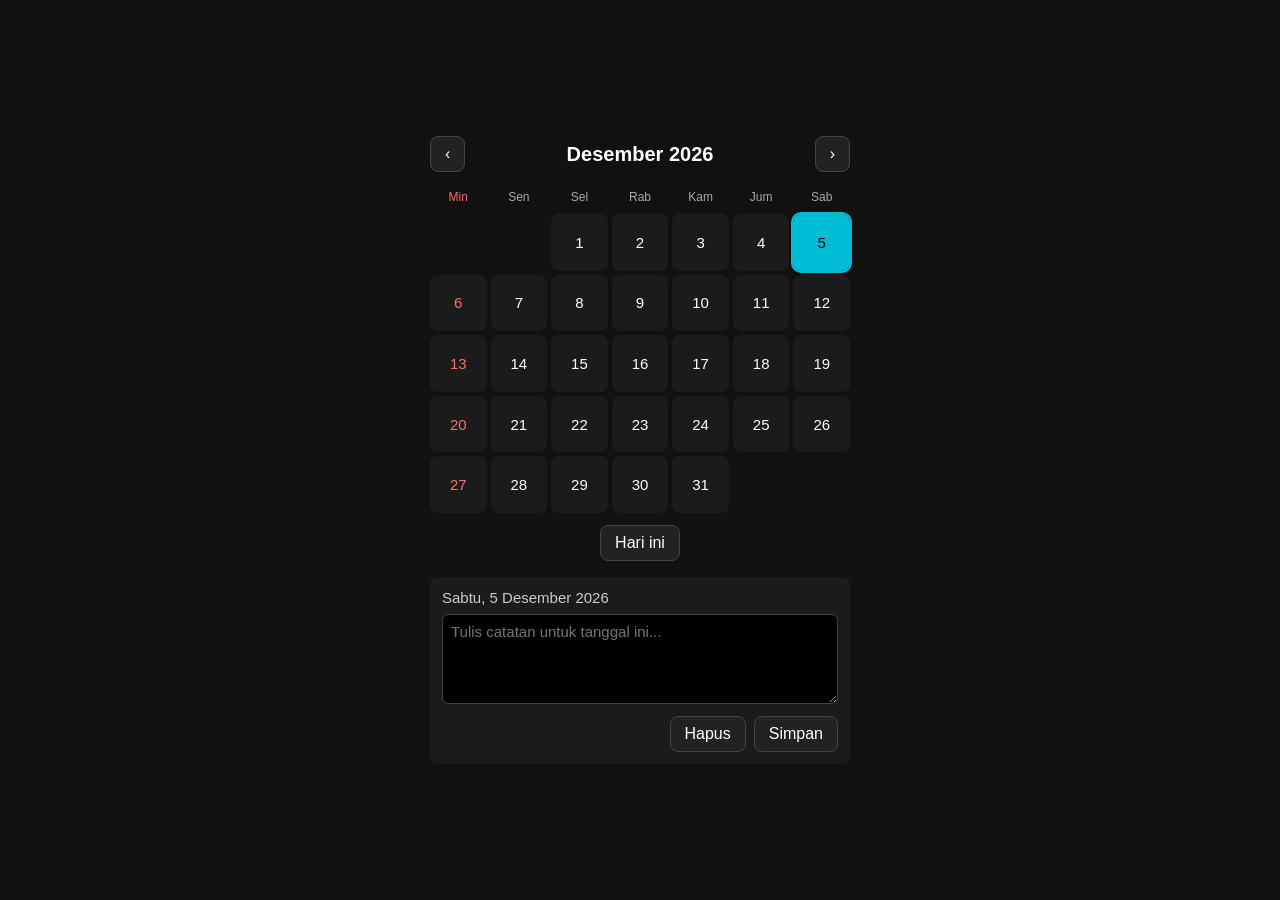
==== index.html @ 228a5969 "Initial commit: aplikasi kalender PWA Co-Authored-By: Claude Opus 5.5 <noreply@anthropic.com>" ====
<!DOCTYPE html>
<html lang="id">
<head>
    <meta charset="UTF-8">
    <meta name="viewport" content="width=device-width, initial-scale=1.0">
    <title>Kalender</title>
    <link rel="manifest" href="manifest.json">
    <meta name="theme-color" content="#111111">
    <link rel="icon" href="icons/icon-192.png">
    <link rel="apple-touch-icon" href="icons/icon-192.png">
    <style>
        * { box-sizing: border-box; }

        body {
            margin: 0;
            font-family: sans-serif;
            background: #111;
            color: #fff;
            display: flex;
            flex-direction: column;
            align-items: center;
            justify-content: center;
            min-height: 100vh;
            min-height: 100dvh;
            padding: 16px;
        }

        .app { width: 100%; max-width: 420px; }

        header {
            display: flex;
            align-items: center;
            justify-content: space-between;
            margin-bottom: 12px;
        }

        header h1 { font-size: 20px; margin: 0; text-align: center; flex: 1; }

        button {
            background: #222;
            color: #fff;
            border: 1px solid #444;
            border-radius: 8px;
            padding: 8px 14px;
            font-size: 16px;
            cursor: pointer;
        }
        button:active { background: #333; }

        .grid {
            display: grid;
            grid-template-columns: repeat(7, 1fr);
            gap: 4px;
        }

        .dow {
            text-align: center;
            font-size: 12px;
            color: #aaa;
            padding: 6px 0;
        }
        .dow.sun { color: #ff6b6b; }

        .day {
            aspect-ratio: 1;
            display: flex;
            flex-direction: column;
            align-items: center;
            justify-content: center;
            background: #1b1b1b;
            border-radius: 8px;
            font-size: 15px;
            cursor: pointer;
            position: relative;
            user-select: none;
        }
        .day.empty { background: transparent; cursor: default; }
        .day.sun { color: #ff6b6b; }
        .day.today { outline: 2px solid #00bcd4; }
        .day.selected { background: #00bcd4; color: #000; }
        .day.has-note::after {
            content: "";
            position: absolute;
            bottom: 6px;
            width: 5px;
            height: 5px;
            border-radius: 50%;
            background: #ffc107;
        }

        .toolbar { display: flex; justify-content: center; margin-top: 12px; }

        .note {
            margin-top: 16px;
            background: #1b1b1b;
            border-radius: 8px;
            padding: 12px;
        }
        .note h2 { font-size: 15px; margin: 0 0 8px; color: #ccc; font-weight: normal; }
        .note textarea {
            width: 100%;
            min-height: 90px;
            background: #000;
            color: #fff;
            border: 1px solid #444;
            border-radius: 6px;
            padding: 8px;
            font-size: 15px;
            font-family: inherit;
            resize: vertical;
        }
        .note .actions { display: flex; gap: 8px; justify-content: flex-end; margin-top: 8px; }
        .note .status { flex: 1; font-size: 13px; color: #8bc34a; align-self: center; }
    </style>
</head>
<body>
    <div class="app">
        <header>
            <button id="prev" aria-label="Bulan sebelumnya">&#8249;</button>
            <h1 id="title"></h1>
            <button id="next" aria-label="Bulan berikutnya">&#8250;</button>
        </header>

        <div class="grid" id="grid"></div>

        <div class="toolbar">
            <button id="today-btn">Hari ini</button>
        </div>

        <div class="note">
            <h2 id="note-title"></h2>
            <textarea id="note-text" placeholder="Tulis catatan untuk tanggal ini..."></textarea>
            <div class="actions">
                <span class="status" id="status"></span>
                <button id="delete">Hapus</button>
                <button id="save">Simpan</button>
            </div>
        </div>
    </div>

    <script>
        const MONTHS = ['Januari', 'Februari', 'Maret', 'April', 'Mei', 'Juni',
                        'Juli', 'Agustus', 'September', 'Oktober', 'November', 'Desember'];
        const DAYS = ['Min', 'Sen', 'Sel', 'Rab', 'Kam', 'Jum', 'Sab'];
        const DAYS_FULL = ['Minggu', 'Senin', 'Selasa', 'Rabu', 'Kamis', 'Jumat', 'Sabtu'];
        const STORAGE_KEY = 'kalender-notes';

        const grid = document.getElementById('grid');
        const title = document.getElementById('title');
        const noteTitle = document.getElementById('note-title');
        const noteText = document.getElementById('note-text');
        const status = document.getElementById('status');

        const today = new Date();
        let viewYear = today.getFullYear();
        let viewMonth = today.getMonth();
        let selected = keyOf(today);

        function keyOf(d) {
            const m = String(d.getMonth() + 1).padStart(2, '0');
            const day = String(d.getDate()).padStart(2, '0');
            return `${d.getFullYear()}-${m}-${day}`;
        }

        function loadNotes() {
            try { return JSON.parse(localStorage.getItem(STORAGE_KEY)) || {}; }
            catch (e) { return {}; }
        }

        function saveNotes(notes) {
            try { localStorage.setItem(STORAGE_KEY, JSON.stringify(notes)); return true; }
            catch (e) { return false; }
        }

        function render() {
            const notes = loadNotes();
            title.textContent = `${MONTHS[viewMonth]} ${viewYear}`;
            grid.innerHTML = '';

            DAYS.forEach((d, i) => {
                const el = document.createElement('div');
                el.className = 'dow' + (i === 0 ? ' sun' : '');
                el.textContent = d;
                grid.appendChild(el);
            });

            const firstDow = new Date(viewYear, viewMonth, 1).getDay();
            const daysInMonth = new Date(viewYear, viewMonth + 1, 0).getDate();

            for (let i = 0; i < firstDow; i++) {
                const el = document.createElement('div');
                el.className = 'day empty';
                grid.appendChild(el);
            }

            const todayKey = keyOf(today);
            for (let d = 1; d <= daysInMonth; d++) {
                const date = new Date(viewYear, viewMonth, d);
                const key = keyOf(date);
                const el = document.createElement('div');
                el.className = 'day';
                if (date.getDay() === 0) el.classList.add('sun');
                if (key === todayKey) el.classList.add('today');
                if (key === selected) el.classList.add('selected');
                if (notes[key]) el.classList.add('has-note');
                el.textContent = d;
                el.addEventListener('click', () => {
                    selected = key;
                    render();
                });
                grid.appendChild(el);
            }

            const [y, m, d] = selected.split('-').map(Number);
            const sel = new Date(y, m - 1, d);
            noteTitle.textContent = `${DAYS_FULL[sel.getDay()]}, ${d} ${MONTHS[m - 1]} ${y}`;
            noteText.value = notes[selected] || '';
            status.textContent = '';
        }

        function changeMonth(delta) {
            viewMonth += delta;
            if (viewMonth < 0) { viewMonth = 11; viewYear--; }
            if (viewMonth > 11) { viewMonth = 0; viewYear++; }
            render();
        }

        document.getElementById('prev').addEventListener('click', () => changeMonth(-1));
        document.getElementById('next').addEventListener('click', () => changeMonth(1));

        document.getElementById('today-btn').addEventListener('click', () => {
            viewYear = today.getFullYear();
            viewMonth = today.getMonth();
            selected = keyOf(today);
            render();
        });

        document.getElementById('save').addEventListener('click', () => {
            const notes = loadNotes();
            const text = noteText.value.trim();
            if (text) notes[selected] = text; else delete notes[selected];
            const ok = saveNotes(notes);
            render();
            status.textContent = ok ? 'Tersimpan' : 'Gagal menyimpan';
        });

        document.getElementById('delete').addEventListener('click', () => {
            const notes = loadNotes();
            delete notes[selected];
            saveNotes(notes);
            render();
            status.textContent = 'Dihapus';
        });

        // Geser kiri/kanan untuk ganti bulan
        let touchX = null;
        grid.addEventListener('touchstart', (e) => { touchX = e.touches[0].clientX; }, { passive: true });
        grid.addEventListener('touchend', (e) => {
            if (touchX === null) return;
            const dx = e.changedTouches[0].clientX - touchX;
            if (Math.abs(dx) > 50) changeMonth(dx < 0 ? 1 : -1);
            touchX = null;
        });

        render();

        if ('serviceWorker' in navigator) {
            window.addEventListener('load', () => navigator.serviceWorker.register('sw.js'));
        }
    </script>
</body>
</html>
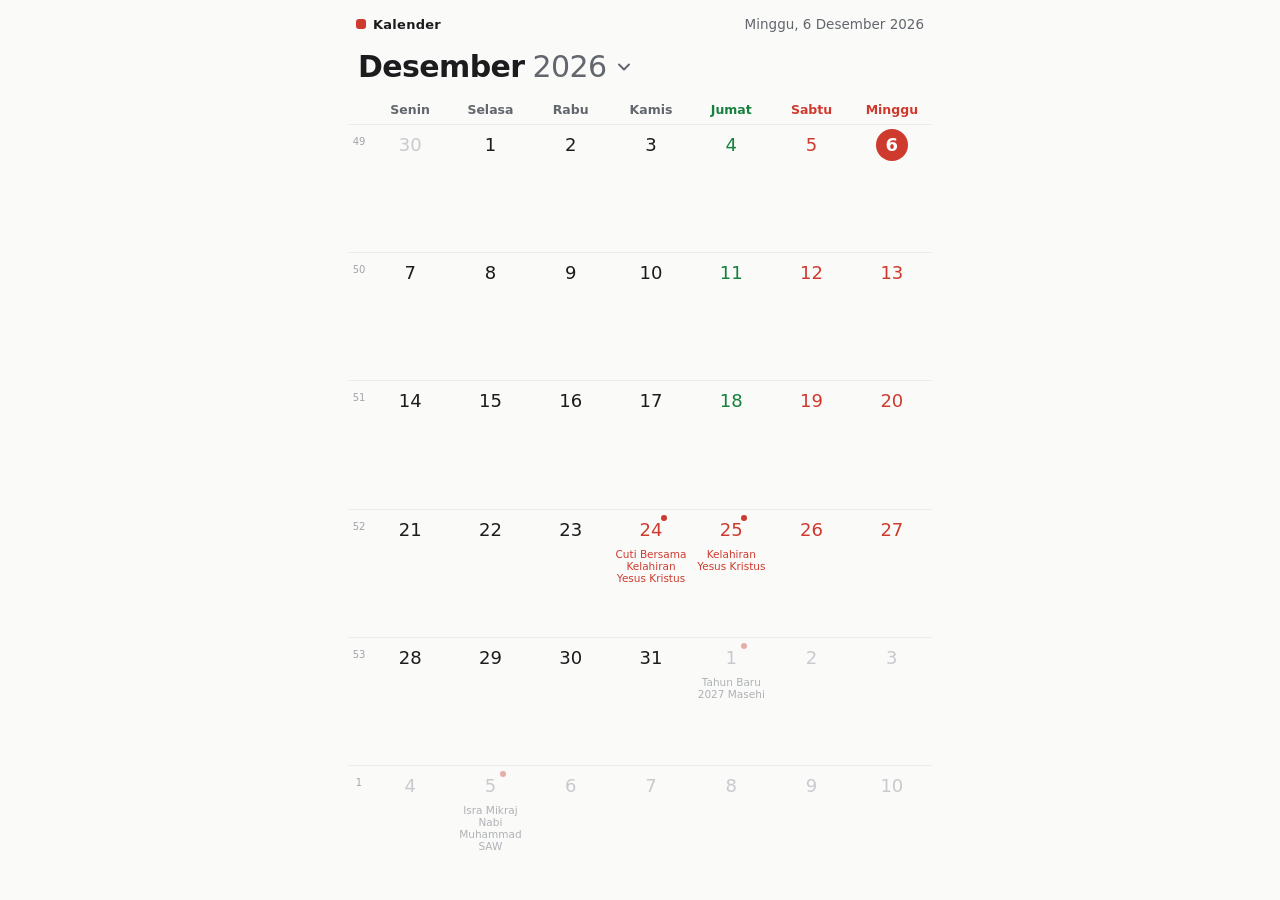
==== commit 2e683ef0: "inisiasi project" ====
--- a/index.html
+++ b/index.html
@@ -1,272 +1,53 @@
 <!DOCTYPE html>
 <html lang="id">
 <head>
-    <meta charset="UTF-8">
-    <meta name="viewport" content="width=device-width, initial-scale=1.0">
-    <title>Kalender</title>
-    <link rel="manifest" href="manifest.json">
-    <meta name="theme-color" content="#111111">
-    <link rel="icon" href="icons/icon-192.png">
-    <link rel="apple-touch-icon" href="icons/icon-192.png">
-    <style>
-        * { box-sizing: border-box; }
-
-        body {
-            margin: 0;
-            font-family: sans-serif;
-            background: #111;
-            color: #fff;
-            display: flex;
-            flex-direction: column;
-            align-items: center;
-            justify-content: center;
-            min-height: 100vh;
-            min-height: 100dvh;
-            padding: 16px;
-        }
-
-        .app { width: 100%; max-width: 420px; }
-
-        header {
-            display: flex;
-            align-items: center;
-            justify-content: space-between;
-            margin-bottom: 12px;
-        }
-
-        header h1 { font-size: 20px; margin: 0; text-align: center; flex: 1; }
-
-        button {
-            background: #222;
-            color: #fff;
-            border: 1px solid #444;
-            border-radius: 8px;
-            padding: 8px 14px;
-            font-size: 16px;
-            cursor: pointer;
-        }
-        button:active { background: #333; }
-
-        .grid {
-            display: grid;
-            grid-template-columns: repeat(7, 1fr);
-            gap: 4px;
-        }
-
-        .dow {
-            text-align: center;
-            font-size: 12px;
-            color: #aaa;
-            padding: 6px 0;
-        }
-        .dow.sun { color: #ff6b6b; }
-
-        .day {
-            aspect-ratio: 1;
-            display: flex;
-            flex-direction: column;
-            align-items: center;
-            justify-content: center;
-            background: #1b1b1b;
-            border-radius: 8px;
-            font-size: 15px;
-            cursor: pointer;
-            position: relative;
-            user-select: none;
-        }
-        .day.empty { background: transparent; cursor: default; }
-        .day.sun { color: #ff6b6b; }
-        .day.today { outline: 2px solid #00bcd4; }
-        .day.selected { background: #00bcd4; color: #000; }
-        .day.has-note::after {
-            content: "";
-            position: absolute;
-            bottom: 6px;
-            width: 5px;
-            height: 5px;
-            border-radius: 50%;
-            background: #ffc107;
-        }
-
-        .toolbar { display: flex; justify-content: center; margin-top: 12px; }
-
-        .note {
-            margin-top: 16px;
-            background: #1b1b1b;
-            border-radius: 8px;
-            padding: 12px;
-        }
-        .note h2 { font-size: 15px; margin: 0 0 8px; color: #ccc; font-weight: normal; }
-        .note textarea {
-            width: 100%;
-            min-height: 90px;
-            background: #000;
-            color: #fff;
-            border: 1px solid #444;
-            border-radius: 6px;
-            padding: 8px;
-            font-size: 15px;
-            font-family: inherit;
-            resize: vertical;
-        }
-        .note .actions { display: flex; gap: 8px; justify-content: flex-end; margin-top: 8px; }
-        .note .status { flex: 1; font-size: 13px; color: #8bc34a; align-self: center; }
-    </style>
+  <meta charset="UTF-8">
+  <meta name="viewport" content="width=device-width, initial-scale=1, viewport-fit=cover">
+  <title>Kalender</title>
+  <meta name="description" content="Kalender bulanan minimalis dengan hari libur nasional dan cuti bersama Indonesia.">
+  <meta name="theme-color" content="#FAFAF8">
+  <meta name="color-scheme" content="light">
+  <meta name="mobile-web-app-capable" content="yes">
+  <meta name="apple-mobile-web-app-title" content="Kalender">
+  <link rel="manifest" href="manifest.webmanifest">
+  <link rel="icon" href="icons/favicon.svg" type="image/svg+xml">
+  <link rel="icon" href="icons/favicon-32.png" sizes="32x32" type="image/png">
+  <link rel="apple-touch-icon" href="icons/apple-touch-icon.png">
+  <link rel="stylesheet" href="css/app.css">
+  <link rel="modulepreload" href="js/main.js">
+  <script type="module" src="js/main.js"></script>
 </head>
 <body>
-    <div class="app">
-        <header>
-            <button id="prev" aria-label="Bulan sebelumnya">&#8249;</button>
-            <h1 id="title"></h1>
-            <button id="next" aria-label="Bulan berikutnya">&#8250;</button>
-        </header>
+  <div class="app">
+    <header class="app-header">
+      <span class="brand"><span class="brand-mark" aria-hidden="true"></span>Kalender</span>
+      <p class="today-label" id="today-label" aria-live="polite"></p>
+    </header>
 
-        <div class="grid" id="grid"></div>
+    <nav class="month-bar" aria-label="Navigasi bulan">
+      <button type="button" class="month-button" id="month-button" aria-haspopup="dialog">
+        <span class="month-name" id="month-name"></span>
+        <span class="month-year" id="month-year"></span>
+        <svg class="month-chevron" viewBox="0 0 24 24" aria-hidden="true"><path d="M6 9l6 6 6-6"/></svg>
+      </button>
+    </nav>
 
-        <div class="toolbar">
-            <button id="today-btn">Hari ini</button>
-        </div>
-
-        <div class="note">
-            <h2 id="note-title"></h2>
-            <textarea id="note-text" placeholder="Tulis catatan untuk tanggal ini..."></textarea>
-            <div class="actions">
-                <span class="status" id="status"></span>
-                <button id="delete">Hapus</button>
-                <button id="save">Simpan</button>
-            </div>
-        </div>
+    <div class="weekdays" aria-hidden="true">
+      <span class="weekday weekday-week"></span>
+      <span class="weekday">Senin</span>
+      <span class="weekday">Selasa</span>
+      <span class="weekday">Rabu</span>
+      <span class="weekday">Kamis</span>
+      <span class="weekday is-friday">Jumat</span>
+      <span class="weekday is-weekend">Sabtu</span>
+      <span class="weekday is-weekend">Minggu</span>
     </div>
 
-    <script>
-        const MONTHS = ['Januari', 'Februari', 'Maret', 'April', 'Mei', 'Juni',
-                        'Juli', 'Agustus', 'September', 'Oktober', 'November', 'Desember'];
-        const DAYS = ['Min', 'Sen', 'Sel', 'Rab', 'Kam', 'Jum', 'Sab'];
-        const DAYS_FULL = ['Minggu', 'Senin', 'Selasa', 'Rabu', 'Kamis', 'Jumat', 'Sabtu'];
-        const STORAGE_KEY = 'kalender-notes';
+    <main class="calendar-viewport" id="calendar-viewport"></main>
+  </div>
 
-        const grid = document.getElementById('grid');
-        const title = document.getElementById('title');
-        const noteTitle = document.getElementById('note-title');
-        const noteText = document.getElementById('note-text');
-        const status = document.getElementById('status');
+  <dialog class="picker" id="month-picker" aria-label="Pilih bulan dan tahun"></dialog>
 
-        const today = new Date();
-        let viewYear = today.getFullYear();
-        let viewMonth = today.getMonth();
-        let selected = keyOf(today);
-
-        function keyOf(d) {
-            const m = String(d.getMonth() + 1).padStart(2, '0');
-            const day = String(d.getDate()).padStart(2, '0');
-            return `${d.getFullYear()}-${m}-${day}`;
-        }
-
-        function loadNotes() {
-            try { return JSON.parse(localStorage.getItem(STORAGE_KEY)) || {}; }
-            catch (e) { return {}; }
-        }
-
-        function saveNotes(notes) {
-            try { localStorage.setItem(STORAGE_KEY, JSON.stringify(notes)); return true; }
-            catch (e) { return false; }
-        }
-
-        function render() {
-            const notes = loadNotes();
-            title.textContent = `${MONTHS[viewMonth]} ${viewYear}`;
-            grid.innerHTML = '';
-
-            DAYS.forEach((d, i) => {
-                const el = document.createElement('div');
-                el.className = 'dow' + (i === 0 ? ' sun' : '');
-                el.textContent = d;
-                grid.appendChild(el);
-            });
-
-            const firstDow = new Date(viewYear, viewMonth, 1).getDay();
-            const daysInMonth = new Date(viewYear, viewMonth + 1, 0).getDate();
-
-            for (let i = 0; i < firstDow; i++) {
-                const el = document.createElement('div');
-                el.className = 'day empty';
-                grid.appendChild(el);
-            }
-
-            const todayKey = keyOf(today);
-            for (let d = 1; d <= daysInMonth; d++) {
-                const date = new Date(viewYear, viewMonth, d);
-                const key = keyOf(date);
-                const el = document.createElement('div');
-                el.className = 'day';
-                if (date.getDay() === 0) el.classList.add('sun');
-                if (key === todayKey) el.classList.add('today');
-                if (key === selected) el.classList.add('selected');
-                if (notes[key]) el.classList.add('has-note');
-                el.textContent = d;
-                el.addEventListener('click', () => {
-                    selected = key;
-                    render();
-                });
-                grid.appendChild(el);
-            }
-
-            const [y, m, d] = selected.split('-').map(Number);
-            const sel = new Date(y, m - 1, d);
-            noteTitle.textContent = `${DAYS_FULL[sel.getDay()]}, ${d} ${MONTHS[m - 1]} ${y}`;
-            noteText.value = notes[selected] || '';
-            status.textContent = '';
-        }
-
-        function changeMonth(delta) {
-            viewMonth += delta;
-            if (viewMonth < 0) { viewMonth = 11; viewYear--; }
-            if (viewMonth > 11) { viewMonth = 0; viewYear++; }
-            render();
-        }
-
-        document.getElementById('prev').addEventListener('click', () => changeMonth(-1));
-        document.getElementById('next').addEventListener('click', () => changeMonth(1));
-
-        document.getElementById('today-btn').addEventListener('click', () => {
-            viewYear = today.getFullYear();
-            viewMonth = today.getMonth();
-            selected = keyOf(today);
-            render();
-        });
-
-        document.getElementById('save').addEventListener('click', () => {
-            const notes = loadNotes();
-            const text = noteText.value.trim();
-            if (text) notes[selected] = text; else delete notes[selected];
-            const ok = saveNotes(notes);
-            render();
-            status.textContent = ok ? 'Tersimpan' : 'Gagal menyimpan';
-        });
-
-        document.getElementById('delete').addEventListener('click', () => {
-            const notes = loadNotes();
-            delete notes[selected];
-            saveNotes(notes);
-            render();
-            status.textContent = 'Dihapus';
-        });
-
-        // Geser kiri/kanan untuk ganti bulan
-        let touchX = null;
-        grid.addEventListener('touchstart', (e) => { touchX = e.touches[0].clientX; }, { passive: true });
-        grid.addEventListener('touchend', (e) => {
-            if (touchX === null) return;
-            const dx = e.changedTouches[0].clientX - touchX;
-            if (Math.abs(dx) > 50) changeMonth(dx < 0 ? 1 : -1);
-            touchX = null;
-        });
-
-        render();
-
-        if ('serviceWorker' in navigator) {
-            window.addEventListener('load', () => navigator.serviceWorker.register('sw.js'));
-        }
-    </script>
+  <noscript><p class="noscript">Aktifkan JavaScript untuk menggunakan Kalender.</p></noscript>
 </body>
 </html>
--- a/css/app.css
+++ b/css/app.css
@@ -0,0 +1,464 @@
+/* =========================================================================
+   Kalender — gaya aplikasi (light mode saja, system font)
+   ========================================================================= */
+
+:root {
+  --bg: #FAFAF8;
+  --surface: #FFFFFF;
+  --ink: #1C1C1E;
+  --ink-soft: #62666D;
+  --ink-faint: #C8CACE;      /* tanggal di luar bulan aktif */
+  --ink-faint-text: #AEB1B6; /* label hari libur di luar bulan aktif */
+  --line: #ECECE8;
+  --red: #CF3A2F;
+  --green: #17803D;
+  --week-number: #A2A5AA;
+
+  --wk-col: 22px;
+  --label-base: clamp(8px, 2.45vw, 10.5px);
+  --ease: cubic-bezier(0.22, 0.7, 0.3, 1);
+
+  color-scheme: light;
+  font-family: system-ui, -apple-system, "Segoe UI", Roboto, "Noto Sans", "Helvetica Neue", Arial, sans-serif;
+  -webkit-text-size-adjust: 100%;
+  text-size-adjust: 100%;
+}
+
+*, *::before, *::after { box-sizing: border-box; }
+
+html, body {
+  margin: 0;
+  height: 100%;
+  background: var(--bg);
+  color: var(--ink);
+  overflow: hidden;
+  overscroll-behavior: none;
+}
+
+body {
+  -webkit-tap-highlight-color: transparent;
+  -webkit-font-smoothing: antialiased;
+}
+
+button {
+  font: inherit;
+  color: inherit;
+  background: none;
+  border: 0;
+  padding: 0;
+  cursor: pointer;
+  touch-action: manipulation;
+}
+
+button:focus-visible {
+  outline: 2px solid var(--ink);
+  outline-offset: 2px;
+}
+
+svg { fill: none; stroke: currentColor; stroke-width: 2; stroke-linecap: round; stroke-linejoin: round; }
+
+/* ---- Layout ----------------------------------------------------------- */
+
+.app {
+  height: 100vh;
+  height: 100dvh;
+  max-width: 600px;
+  margin: 0 auto;
+  display: flex;
+  flex-direction: column;
+  padding:
+    calc(env(safe-area-inset-top) + 12px)
+    max(8px, env(safe-area-inset-right))
+    calc(env(safe-area-inset-bottom) + 6px)
+    max(8px, env(safe-area-inset-left));
+  overflow: hidden;
+}
+
+/* ---- Header & informasi hari ini -------------------------------------- */
+
+.app-header {
+  display: flex;
+  align-items: center;
+  justify-content: space-between;
+  gap: 12px;
+  padding: 0 8px;
+  min-height: 24px;
+}
+
+.brand {
+  display: inline-flex;
+  align-items: center;
+  gap: 7px;
+  font-size: 13px;
+  font-weight: 650;
+  letter-spacing: 0.02em;
+  color: var(--ink);
+  flex: none;
+}
+
+.brand-mark {
+  width: 10px;
+  height: 10px;
+  border-radius: 3px;
+  background: var(--red);
+}
+
+.today-label {
+  margin: 0;
+  font-size: 13.5px;
+  color: var(--ink-soft);
+  white-space: nowrap;
+  overflow: hidden;
+  text-overflow: ellipsis;
+  min-width: 0;
+}
+
+/* ---- Navigasi bulan ---------------------------------------------------- */
+
+.month-bar {
+  padding: 6px 2px 4px;
+}
+
+.month-button {
+  display: inline-flex;
+  align-items: center;
+  gap: 8px;
+  min-height: 48px;
+  padding: 4px 8px;
+  border-radius: 12px;
+  font-size: clamp(24px, 7.2vw, 30px);
+  line-height: 1.1;
+  letter-spacing: -0.02em;
+  transition: background-color 0.15s;
+}
+
+.month-button:active { background: rgba(0, 0, 0, 0.05); }
+
+.month-name { font-weight: 700; }
+.month-year { font-weight: 400; color: var(--ink-soft); }
+
+.month-chevron {
+  width: 20px;
+  height: 20px;
+  color: var(--ink-soft);
+  stroke-width: 2.4;
+  margin-top: 2px;
+}
+
+/* ---- Header nama hari ------------------------------------------------- */
+
+.weekdays,
+.week {
+  display: grid;
+  grid-template-columns: var(--wk-col) repeat(7, minmax(0, 1fr));
+}
+
+.weekdays {
+  padding: 8px 0 7px;
+  border-bottom: 1px solid var(--line);
+}
+
+.weekday {
+  text-align: center;
+  font-size: clamp(9.5px, 2.85vw, 12.5px);
+  font-weight: 600;
+  color: var(--ink-soft);
+  white-space: nowrap;
+  overflow: hidden;
+}
+
+.weekday.is-friday { color: var(--green); }
+.weekday.is-weekend { color: var(--red); }
+
+/* ---- Grid kalender ----------------------------------------------------- */
+
+.calendar-viewport {
+  position: relative;
+  flex: 1;
+  min-height: 0;
+  overflow: hidden;
+  touch-action: pan-y;          /* gesture horizontal ditangani JS, vertikal tetap milik browser */
+  user-select: none;
+  -webkit-user-select: none;
+}
+
+.month {
+  position: absolute;
+  inset: 0;
+  display: grid;
+  grid-template-rows: repeat(6, minmax(0, 1fr));
+  background: var(--bg);
+}
+
+.calendar-viewport.is-dragging .month { will-change: transform; }
+
+.week { border-bottom: 1px solid var(--line); min-height: 0; }
+.week:last-child { border-bottom: 0; }
+
+.week-number {
+  padding-top: 11px;
+  text-align: center;
+  font-size: 10px;
+  font-weight: 500;
+  color: var(--week-number);
+  font-variant-numeric: tabular-nums;
+}
+
+.day {
+  position: relative;
+  display: flex;
+  flex-direction: column;
+  align-items: center;
+  min-width: 0;
+  min-height: 0;
+  padding: 4px 1px 3px;
+  overflow: hidden;
+}
+
+.day-number {
+  position: relative;
+  flex: none;
+  display: grid;
+  place-items: center;
+  width: 32px;
+  height: 32px;
+  border-radius: 50%;
+  font-size: clamp(15px, 4.5vw, 18px);
+  font-weight: 500;
+  font-variant-numeric: tabular-nums;
+  line-height: 1;
+}
+
+/* Warna tanggal (prioritas: luar bulan > merah > hijau > normal) */
+.tone-normal .day-number { color: var(--ink); }
+.tone-green  .day-number { color: var(--green); }
+.tone-red    .day-number { color: var(--red); }
+.tone-muted  .day-number { color: var(--ink-faint); }
+
+/* Highlight hari ini — prioritas tertinggi, warna lingkaran mengikuti jenis hari */
+.is-today .day-number { color: #fff; font-weight: 700; background: var(--ink); }
+.is-today.base-green .day-number { background: var(--green); }
+.is-today.base-red   .day-number { background: var(--red); }
+.is-today.is-outside .day-number { opacity: 0.45; }
+
+/* Indikator kecil hari libur / cuti bersama */
+.holiday-dot {
+  position: absolute;
+  top: 1px;
+  right: 0;
+  width: 6px;
+  height: 6px;
+  border-radius: 50%;
+  background: var(--red);
+  box-shadow: 0 0 0 1.5px var(--bg);
+}
+.is-outside .holiday-dot { opacity: 0.4; }
+
+/* Nama hari libur di bawah angka tanggal */
+.holiday-labels {
+  flex: 1;
+  min-height: 0;
+  width: 100%;
+  margin-top: 2px;
+  display: flex;
+  flex-direction: column;
+  gap: 3px;
+  overflow: hidden;
+  font-size: calc(var(--label-base) * var(--label-scale, 1));
+  line-height: 1.16;
+  font-weight: 500;
+  text-align: center;
+  color: var(--red);
+  overflow-wrap: normal;   /* kata utuh; JS mengecilkan teks bila tidak muat */
+}
+
+/* Fallback terakhir bila pada ukuran minimum kata masih terlalu lebar */
+.day.is-tight .holiday-labels { overflow-wrap: anywhere; }
+
+.is-outside .holiday-labels { color: var(--ink-faint-text); }
+
+.holiday-label { display: block; padding: 0 1px; }
+
+/* ---- Pemilih bulan & tahun (bottom sheet) ------------------------------ */
+
+.picker {
+  width: 100%;
+  max-width: 600px;
+  max-height: 85dvh;
+  margin: auto auto 0;
+  padding: 0;
+  border: 0;
+  border-radius: 22px 22px 0 0;
+  background: var(--surface);
+  color: var(--ink);
+  box-shadow: 0 -8px 32px rgba(0, 0, 0, 0.12);
+  overflow: hidden;
+}
+
+.picker[open] { animation: sheet-in 0.26s var(--ease); }
+.picker::backdrop { background: rgba(28, 28, 30, 0.32); }
+.picker[open]::backdrop { animation: fade-in 0.2s ease-out; }
+
+@keyframes sheet-in { from { transform: translateY(100%); } to { transform: translateY(0); } }
+@keyframes fade-in { from { opacity: 0; } to { opacity: 1; } }
+
+.sheet {
+  padding: 8px 16px calc(env(safe-area-inset-bottom) + 18px);
+}
+
+.sheet-handle {
+  width: 36px;
+  height: 4px;
+  margin: 0 auto 10px;
+  border-radius: 2px;
+  background: #DADBDD;
+}
+
+.sheet-header {
+  display: flex;
+  align-items: center;
+  justify-content: space-between;
+  margin-bottom: 12px;
+}
+
+.icon-button {
+  display: grid;
+  place-items: center;
+  width: 48px;
+  height: 48px;
+  border-radius: 50%;
+  color: var(--ink);
+}
+.icon-button svg { width: 22px; height: 22px; }
+.icon-button:active { background: rgba(0, 0, 0, 0.06); }
+.icon-button:disabled { opacity: 0.25; cursor: default; }
+.icon-button[hidden] { display: grid; visibility: hidden; }
+
+.year-toggle {
+  display: inline-flex;
+  align-items: center;
+  gap: 6px;
+  min-height: 48px;
+  padding: 0 16px;
+  border-radius: 24px;
+  font-size: 20px;
+  font-weight: 700;
+  font-variant-numeric: tabular-nums;
+}
+.year-toggle svg { width: 18px; height: 18px; color: var(--ink-soft); transition: transform 0.2s; }
+.year-toggle[aria-expanded="true"] svg { transform: rotate(180deg); }
+.year-toggle:active { background: rgba(0, 0, 0, 0.06); }
+
+.picker-months,
+.picker-years {
+  display: grid;
+  gap: 8px;
+}
+
+.picker-months { grid-template-columns: repeat(3, 1fr); }
+
+.picker-years {
+  grid-template-columns: repeat(4, 1fr);
+  max-height: min(48dvh, 340px);
+  overflow-y: auto;
+  overscroll-behavior: contain;
+  padding: 2px;
+}
+
+.picker-months[hidden],
+.picker-years[hidden] { display: none; }
+
+.picker-option {
+  position: relative;
+  min-height: 52px;
+  border-radius: 14px;
+  background: #F3F3F1;
+  font-size: 15px;
+  font-weight: 500;
+  font-variant-numeric: tabular-nums;
+}
+.picker-option:active { background: #E8E8E5; }
+
+/* Penanda bulan/tahun berjalan */
+.picker-option.is-current::after {
+  content: "";
+  position: absolute;
+  left: 50%;
+  bottom: 7px;
+  width: 5px;
+  height: 5px;
+  margin-left: -2.5px;
+  border-radius: 50%;
+  background: var(--red);
+}
+
+.picker-option.is-selected { background: var(--ink); color: #fff; font-weight: 650; }
+.picker-option.is-selected.is-current::after { background: #fff; }
+
+/* ---- Dialog reminder (SweetAlert2) ------------------------------------ */
+
+.swal2-container { padding: 16px; }
+
+.kal-alert.swal2-popup {
+  width: min(360px, 100%);
+  padding: 24px 22px 22px;
+  border-radius: 20px;
+  font-family: inherit;
+  color: var(--ink);
+}
+
+.kal-alert-icon.swal2-icon {
+  margin: 4px auto 14px;
+  transform: scale(0.72);
+}
+.kal-alert-icon.swal2-icon.swal2-info { border-color: #D7D9DC; color: var(--ink); }
+
+.kal-alert-title.swal2-title {
+  padding: 0;
+  font-size: 19px;
+  font-weight: 700;
+  color: var(--ink);
+}
+
+.kal-alert-text.swal2-html-container {
+  margin: 10px 0 0;
+  padding: 0;
+  font-size: 15px;
+  line-height: 1.5;
+  color: var(--ink-soft);
+}
+
+.swal2-actions { width: 100%; margin-top: 20px; }
+
+.kal-alert-button {
+  width: 100%;
+  min-height: 48px;
+  border-radius: 14px;
+  background: var(--ink);
+  color: #fff;
+  font-size: 15.5px;
+  font-weight: 650;
+}
+.kal-alert-button:focus-visible { outline: 2px solid var(--ink); outline-offset: 2px; }
+
+/* ---- Lain-lain ---------------------------------------------------------- */
+
+.noscript {
+  position: fixed;
+  inset: auto 16px 24px;
+  text-align: center;
+  color: var(--ink-soft);
+}
+
+@media (prefers-reduced-motion: reduce) {
+  .picker[open], .picker[open]::backdrop { animation: none; }
+}
+
+/* Layar sangat pendek (mis. landscape) — tetap rapi walau bukan prioritas */
+@media (max-height: 520px) {
+  .app { padding-top: calc(env(safe-area-inset-top) + 6px); }
+  .month-bar { padding: 0; }
+  .month-button { min-height: 40px; font-size: 22px; }
+  .weekdays { padding: 4px 0; }
+  .day-number { width: 26px; height: 26px; font-size: 14px; }
+}
